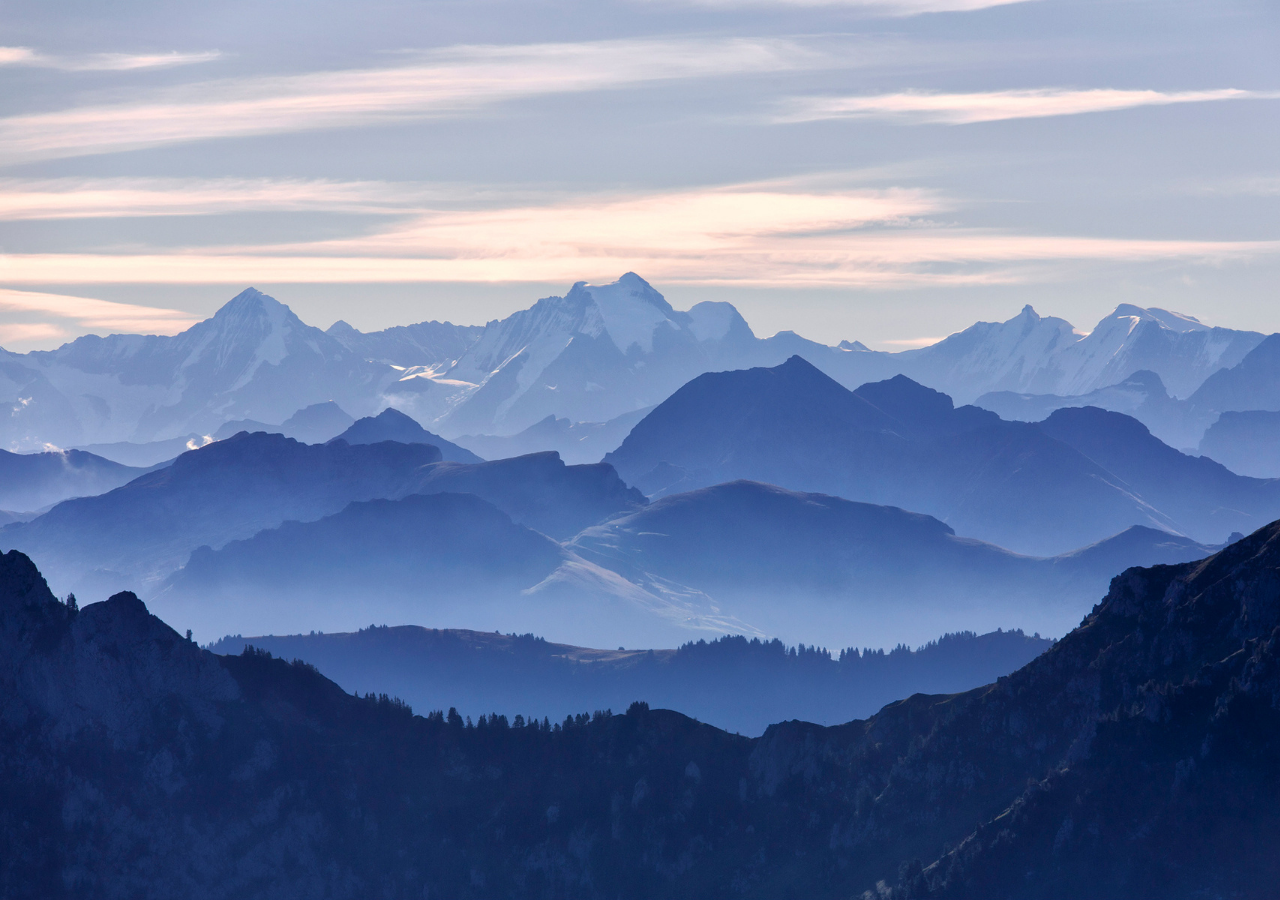
==== assets/index.html @ db14cb55 "Added loading page" ====
<!DOCTYPE html>
<html lang="en">
<head>
    <meta charset="UTF-8">
    <meta name="viewport" content="width=device-width, initial-scale=1.0">
    <meta http-equiv="X-UA-Compatible" content="ie=edge">
    <title>Tourist</title>
    <link href="https://fonts.googleapis.com/css?family=Open+Sans|Quicksand" rel="stylesheet">
    <link rel="stylesheet" href="./css/style.css">
</head>
<body>
    <header>
        <h2> <a href="#"> Tourist </a> </h2>
        <nav>
            <li><a href="#">Tours</a></li>
            <li><a href="#">About</a></li>
            <li><a href="#">Contact</a></li>
        </nav>
    </header>

    <section class="tourist">
        <div class="gennady" style="background-image: url(img/tourist2.jpg);"></div>
        <div class="tourist-content">
            <h1>Gennady Korotkevich</h1>
            <h3>World's Best Competitive Programmer</h3>
            <a href="#" class="btn">CodeJam Result</a>
        </div>
    </section>
</body>
</html>
---- assets/css/style.css ----
/* General Styles */

*{
    margin: 0;
    padding: 0;
    box-sizing: border-box;
}

html{
    font: normal 16px sans-serif;
    color: #555555;
}

nav{
    list-style: none;
}

a{
    text-decoration: none;
    opacity: 0.75;
    color: black;
}

a:hover{
    opacity: 1;
}

a.btn{
    border-radius: 4px;
    text-transform: uppercase;
    text-align: center;
    font-weight: bold;
    background-color: #3151b5;
    color: #fff;
    opacity: 1;
}

section{
    display: flex;
    flex-direction: column;
    align-items: center;
    padding: 100px;   
}

/* Header Styles */

header{
    position: absolute;
    width: 100%;
    display: flex;
    justify-content: space-between;
    align-items: center;
    padding: 35px 100px 0;
    animation: 1s fadein 0.5s forwards;
    opacity: 0;
    color: black;
}

@keyframes fadein{
    100%{
        opacity: 1;
    }
}

header h2{
    font-family: "Quicksand", sans-serif;
}

header nav{
    display: flex;
    margin-right: -15px;
}

header li{
    margin: 0 15px;
}

/* tourist Class */

.tourist{
    position: relative;
    text-align: center;
    justify-content: center;
    min-height: 100vh;
    color: black;
}

.gennady{
    position: absolute;
    top: 0;
    left: 0;
    width: 100%;
    height: 100%;
    background-size: cover;
    z-index: -1;
    background-color: #3083db;
}

.tourist h1{
    font: bold 60px "Open-sans", sans-serif;
    margin-bottom: 15px;
}

.tourist h3{
    font: normal 28px "Open-sans", sans-serif;
    margin-bottom: 40px;
}

.tourist a.btn{
    padding: 20px 46px;
}

.tourist-content{
    opacity: 0;
    margin-top: 100px;
    animation: 1s slidefade 1s forwards;
}

@keyframes slidefade{
    100%{
        opacity: 1;
        margin: 0;
    }
}
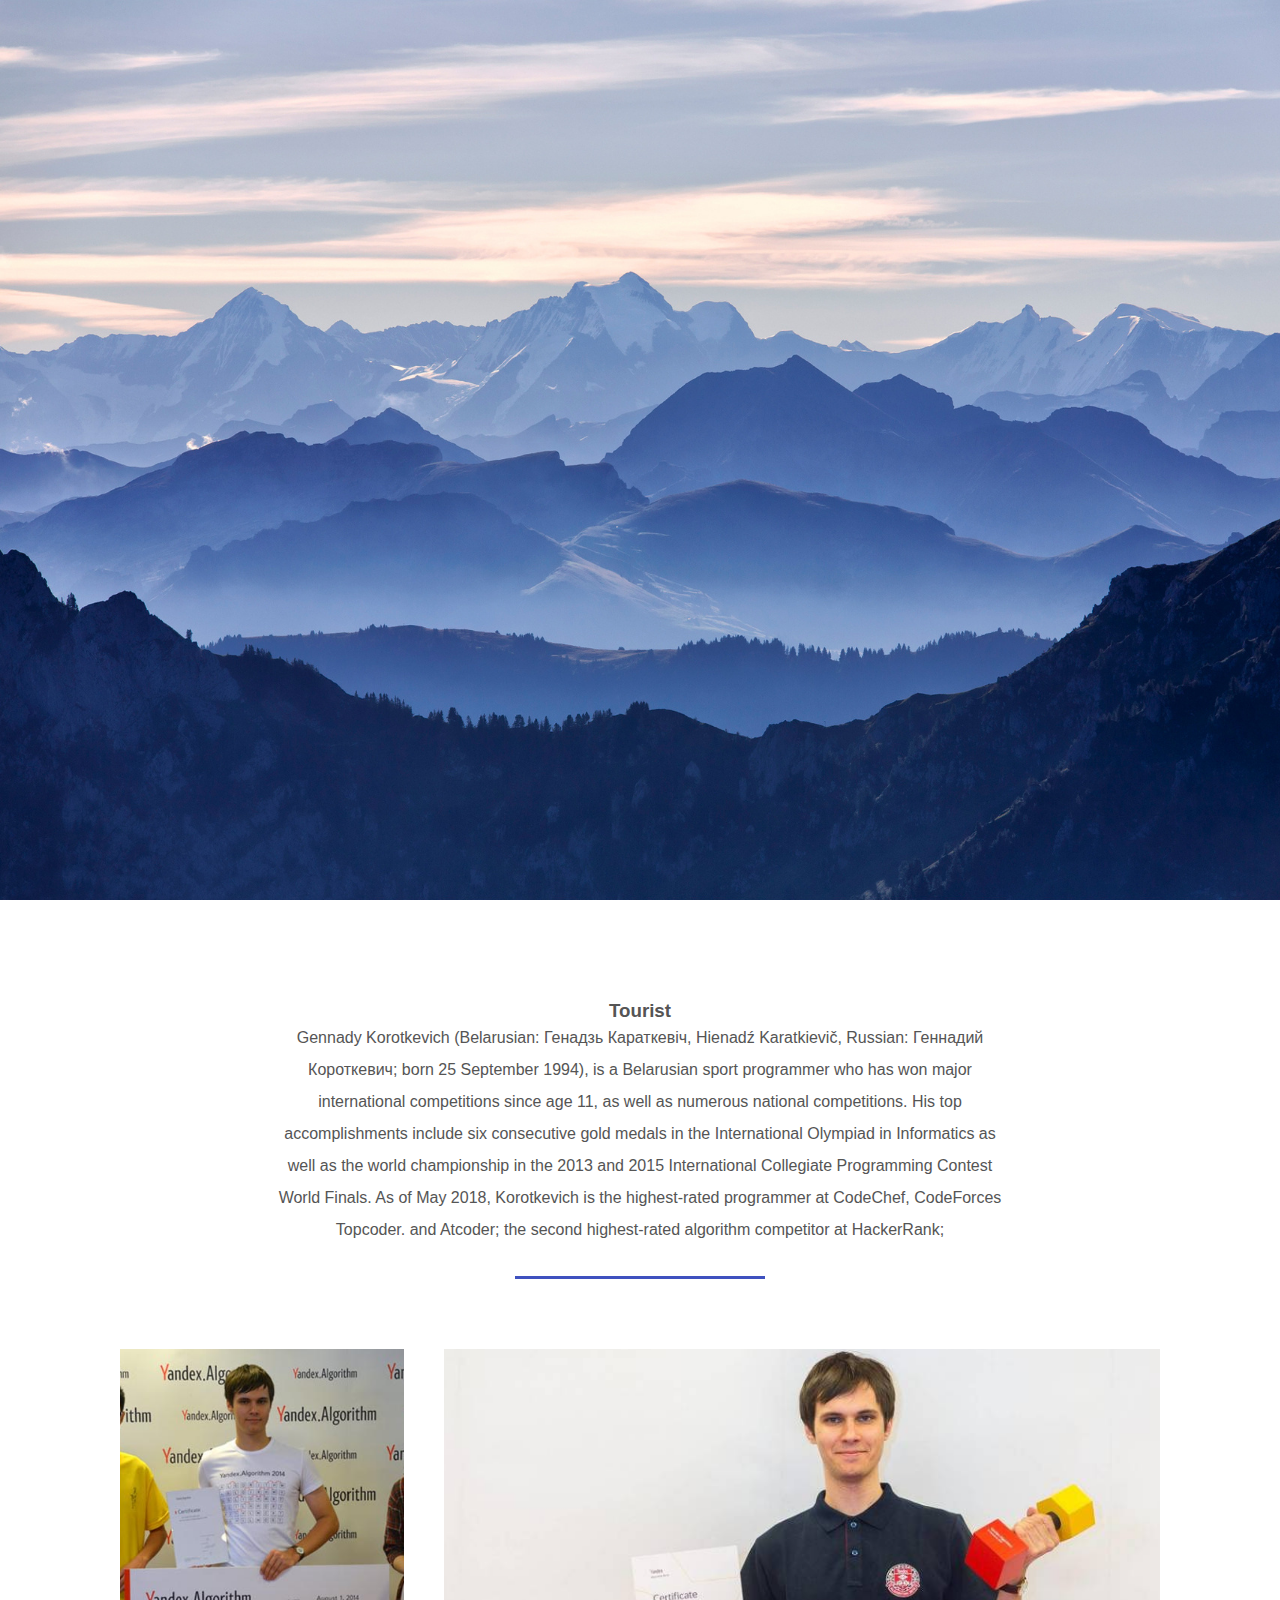
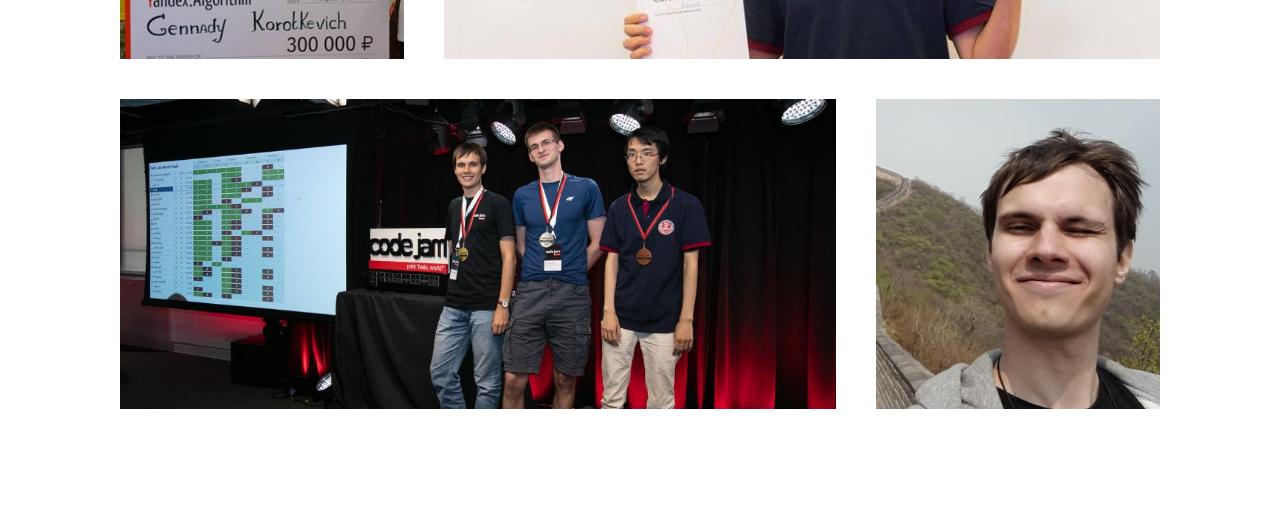
==== commit 6b5e711f: "Merge pull request #2 from EUNIX-TRIX/Tourist" ====
--- a/assets/index.html
+++ b/assets/index.html
@@ -26,5 +26,23 @@
             <a href="#" class="btn">CodeJam Result</a>
         </div>
     </section>
+
+    <section class="gena">
+        <h3 class="title">Tourist</h3>
+        <p>
+            Gennady Korotkevich (Belarusian: Генадзь Караткевіч, Hienadź Karatkievič, Russian: Геннадий Короткевич; born 25 September 1994), 
+            is a Belarusian sport programmer who has won major international competitions since age 11, as well as numerous national competitions. 
+            His top accomplishments include six consecutive gold medals in the International Olympiad in Informatics as well as the world 
+            championship in the 2013 and 2015 International Collegiate Programming Contest World Finals. As of May 2018, Korotkevich is 
+            the highest-rated programmer at CodeChef, CodeForces Topcoder. and Atcoder; the second highest-rated algorithm competitor at HackerRank;
+        </p>
+        <hr>
+        <ul class="grid">
+            <li class="small" style="background-image: url(img/gena.jpg);"></li>
+            <li class="large" style="background-image: url(img/gena5.jpg);"></li>
+            <li class="large" style="background-image: url(img/gennady4.jpg);"></li>
+            <li class="small" style="background-image: url(img/gennady2.jpg);"></li>
+        </ul>
+    </section>
 </body>
 </html>--- a/assets/css/style.css
+++ b/assets/css/style.css
@@ -11,7 +11,7 @@
     color: #555555;
 }
 
-nav{
+ul,nav{
     list-style: none;
 }
 
@@ -35,11 +35,41 @@
     opacity: 1;
 }
 
+.grid{
+    width: 100%;
+    display: flex;
+    justify-content: center;
+    flex-wrap: wrap;
+}
+
+hr{
+    width: 250px;
+    height: 3px;
+    background-color: #3f51bf;
+    border: 0;
+    margin-bottom: 50px;
+}
+
 section{
     display: flex;
     flex-direction: column;
     align-items: center;
     padding: 100px;   
+}
+
+section h3 .title{
+    text-transform: capitalize;
+    font: bold 20px "Open-sans", sans-serif;
+    margin-bottom: 30px;
+    text-align: center;
+}
+
+section p{
+    max-width: 775px;
+    line-height: 2;
+    padding: 0 20px;
+    margin-bottom: 30px;
+    text-align: center;
 }
 
 /* Header Styles */
@@ -85,7 +115,7 @@
     color: black;
 }
 
-.gennady{
+.tourist .gennady{
     position: absolute;
     top: 0;
     left: 0;
@@ -123,7 +153,20 @@
     }
 }
 
+/* gena class */
 
+.gena .grid li{
+    height: 350px;
+    padding: 20px;
+    background-clip: content-box;
+    background-size: cover;
+    background-position: center;
+}
 
+.gena .grid li.small{
+    flex-basis: 30%;
+}
 
-
+.gena .grid li.large{
+    flex-basis: 70%;
+}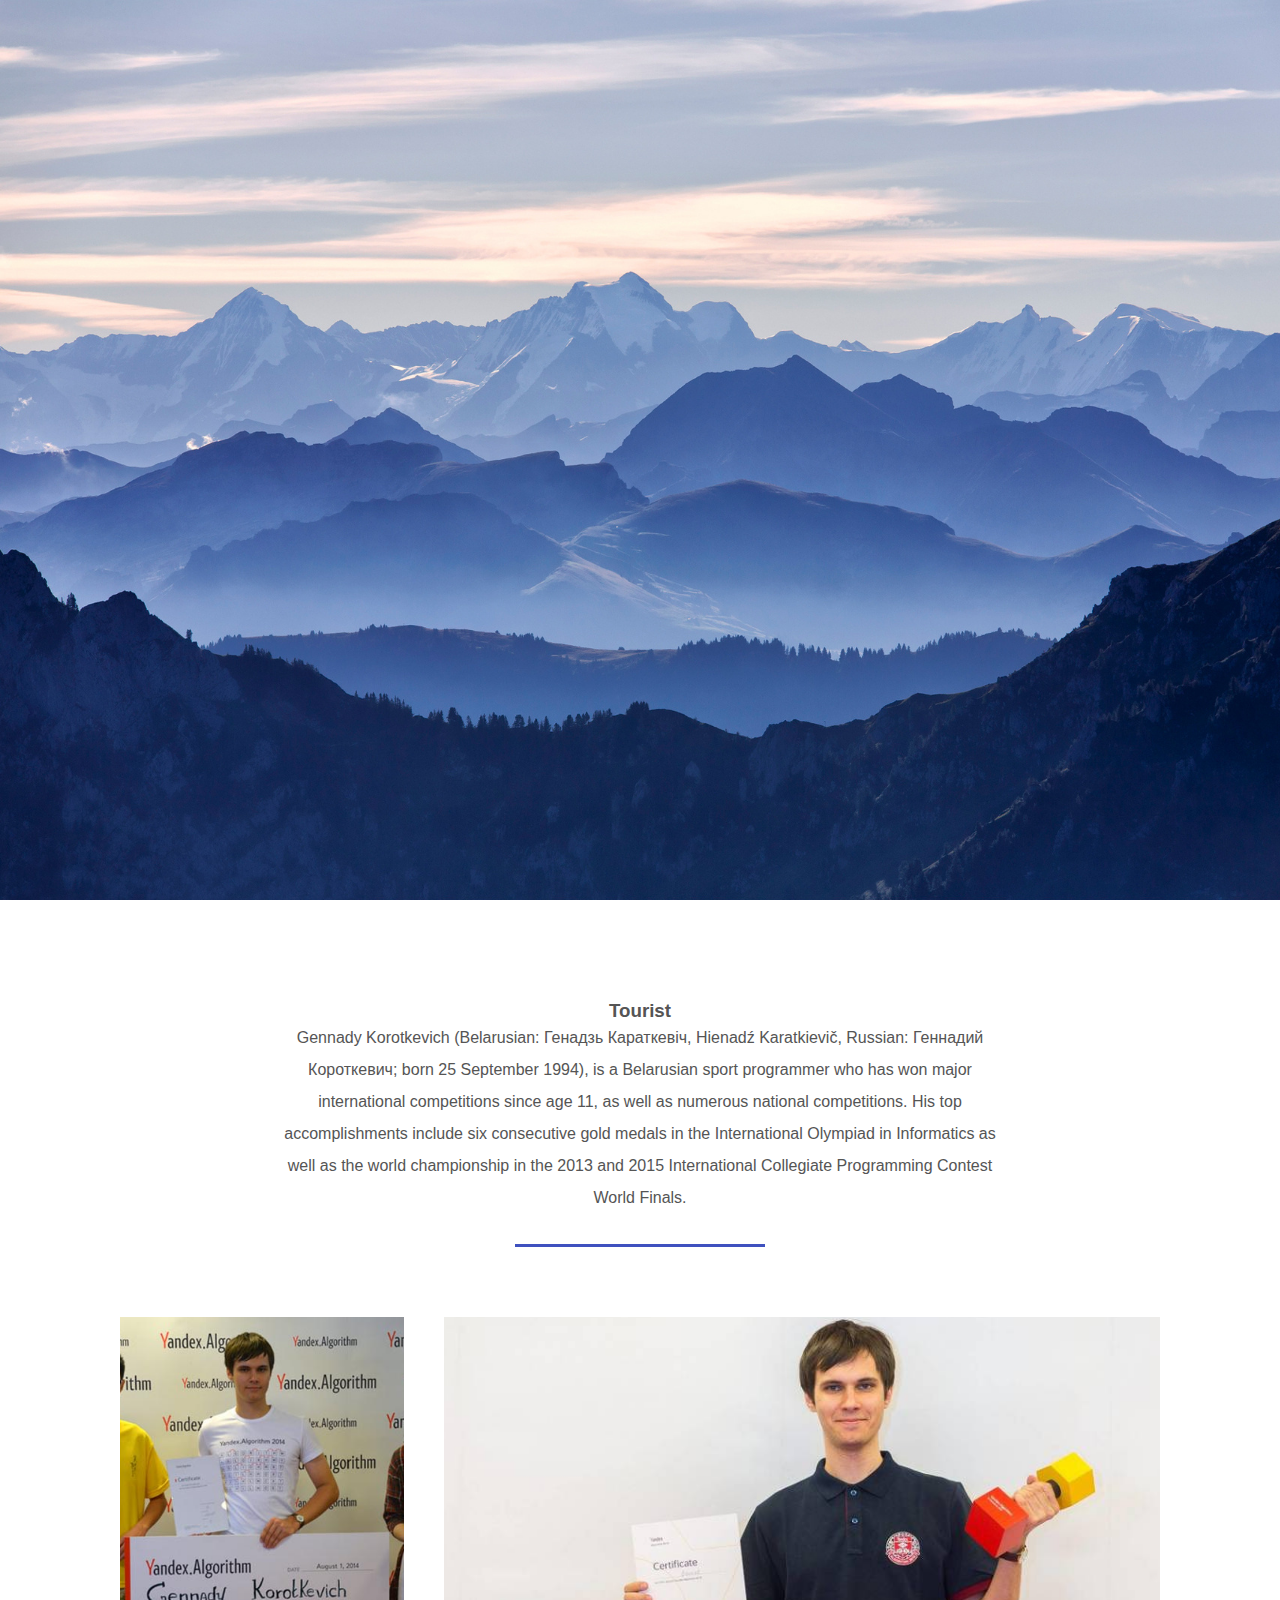
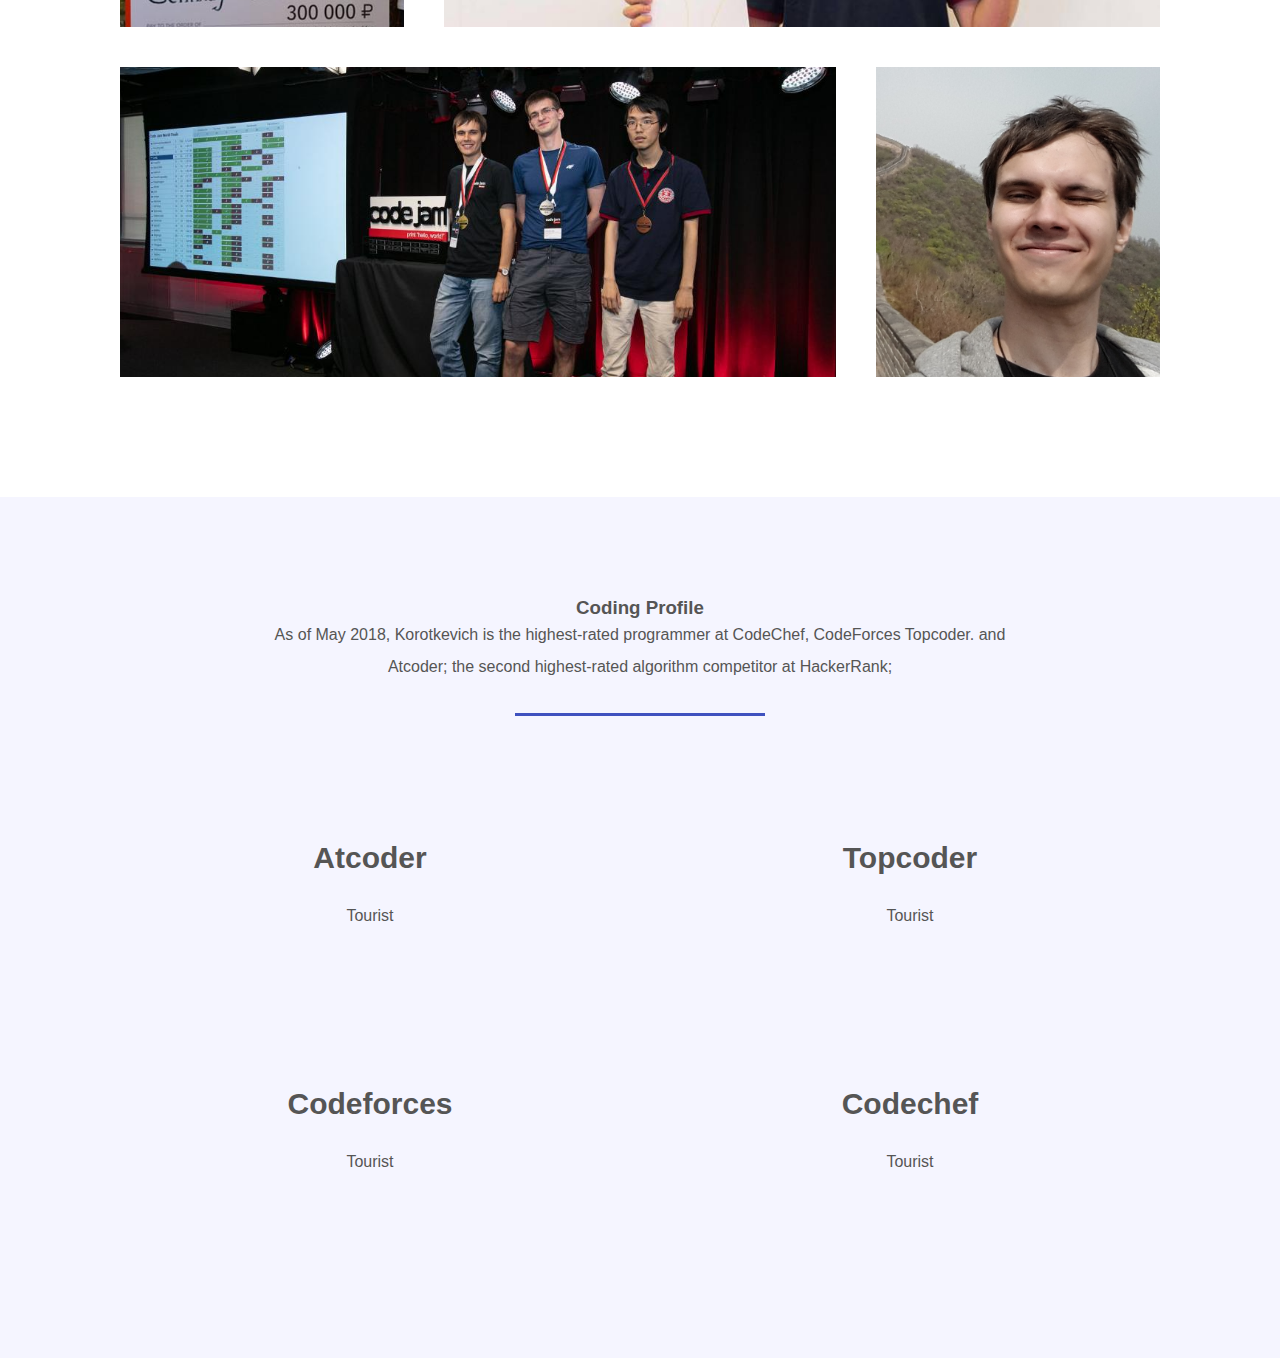
==== commit 3903c087: "Tourist coding profile" ====
--- a/assets/index.html
+++ b/assets/index.html
@@ -6,6 +6,7 @@
     <meta http-equiv="X-UA-Compatible" content="ie=edge">
     <title>Tourist</title>
     <link href="https://fonts.googleapis.com/css?family=Open+Sans|Quicksand" rel="stylesheet">
+    <link rel="stylesheet" href="https://use.fontawesome.com/releases/v5.3.1/css/all.css" integrity="sha384-mzrmE5qonljUremFsqc01SB46JvROS7bZs3IO2EmfFsd15uHvIt+Y8vEf7N7fWAU" crossorigin="anonymous">
     <link rel="stylesheet" href="./css/style.css">
 </head>
 <body>
@@ -33,8 +34,7 @@
             Gennady Korotkevich (Belarusian: Генадзь Караткевіч, Hienadź Karatkievič, Russian: Геннадий Короткевич; born 25 September 1994), 
             is a Belarusian sport programmer who has won major international competitions since age 11, as well as numerous national competitions. 
             His top accomplishments include six consecutive gold medals in the International Olympiad in Informatics as well as the world 
-            championship in the 2013 and 2015 International Collegiate Programming Contest World Finals. As of May 2018, Korotkevich is 
-            the highest-rated programmer at CodeChef, CodeForces Topcoder. and Atcoder; the second highest-rated algorithm competitor at HackerRank;
+            championship in the 2013 and 2015 International Collegiate Programming Contest World Finals. 
         </p>
         <hr>
         <ul class="grid">
@@ -44,5 +44,36 @@
             <li class="small" style="background-image: url(img/gennady2.jpg);"></li>
         </ul>
     </section>
+
+    <section class="Coding-Profile">
+        <h3 class="title">Coding Profile</h3>
+        <p>
+            As of May 2018, Korotkevich is the highest-rated programmer at CodeChef, CodeForces Topcoder. and Atcoder; 
+            the second highest-rated algorithm competitor at HackerRank;
+        </p>
+        <hr>
+        <ul class="grid">
+            <li>
+                <i class="fab fa-autoprefixer fa-3x"></i>
+                <h4>Atcoder</h4>
+                <p>Tourist</p>
+            </li>
+            <li>
+                <i class="fas fa-code fa-3x"></i>
+                <h4>Topcoder</h4>
+                <p>Tourist </p>
+            </li>
+            <li>
+                <i class="fab fa-cuttlefish fa-3x"></i>
+                <h4>Codeforces</h4>
+                <p>Tourist </p>
+            </li>
+            <li>
+                <i class="fab fa-creative-commons fa-3x"></i>
+                <h4>Codechef</h4>
+                <p>Tourist </p>
+            </li>
+        </ul>
+    </section>
 </body>
 </html>--- a/assets/css/style.css
+++ b/assets/css/style.css
@@ -48,6 +48,10 @@
     background-color: #3f51bf;
     border: 0;
     margin-bottom: 50px;
+}
+
+section:not(.tourist):nth-child(even){
+    background-color: #f5f5ff;
 }
 
 section{
@@ -105,7 +109,7 @@
     margin: 0 15px;
 }
 
-/* tourist Class */
+/* tourist section */
 
 .tourist{
     position: relative;
@@ -153,7 +157,7 @@
     }
 }
 
-/* gena class */
+/* gena section */
 
 .gena .grid li{
     height: 350px;
@@ -169,4 +173,21 @@
 
 .gena .grid li.large{
     flex-basis: 70%;
+}
+
+/* Coding-Profile section */
+
+.Coding-Profile .grid li{
+    padding: 50px;
+    flex-basis: 50%;
+    text-align: center;
+}
+
+.Coding-Profile .grid li i{
+    color: #8c9eff;
+}
+
+.Coding-Profile .grid li h4{
+    font-size: 30px;
+    margin: 25px 0;
 }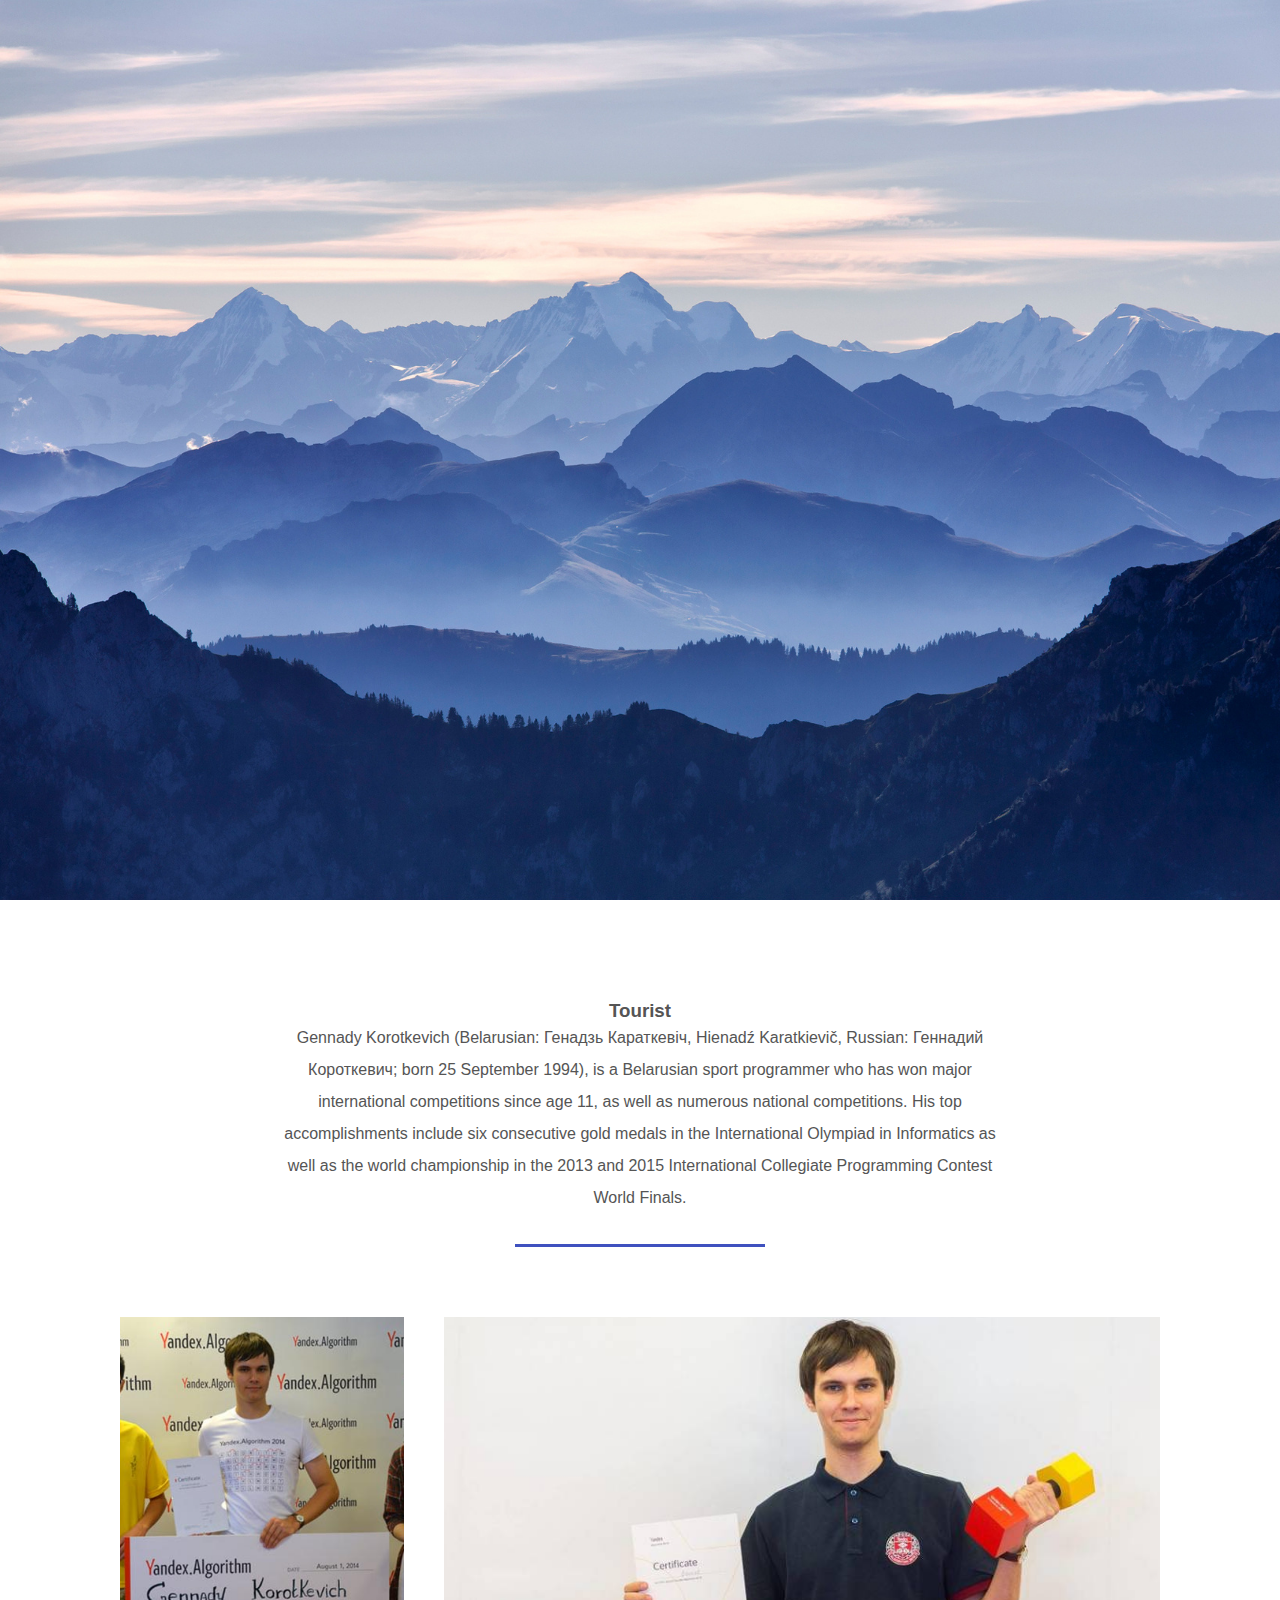
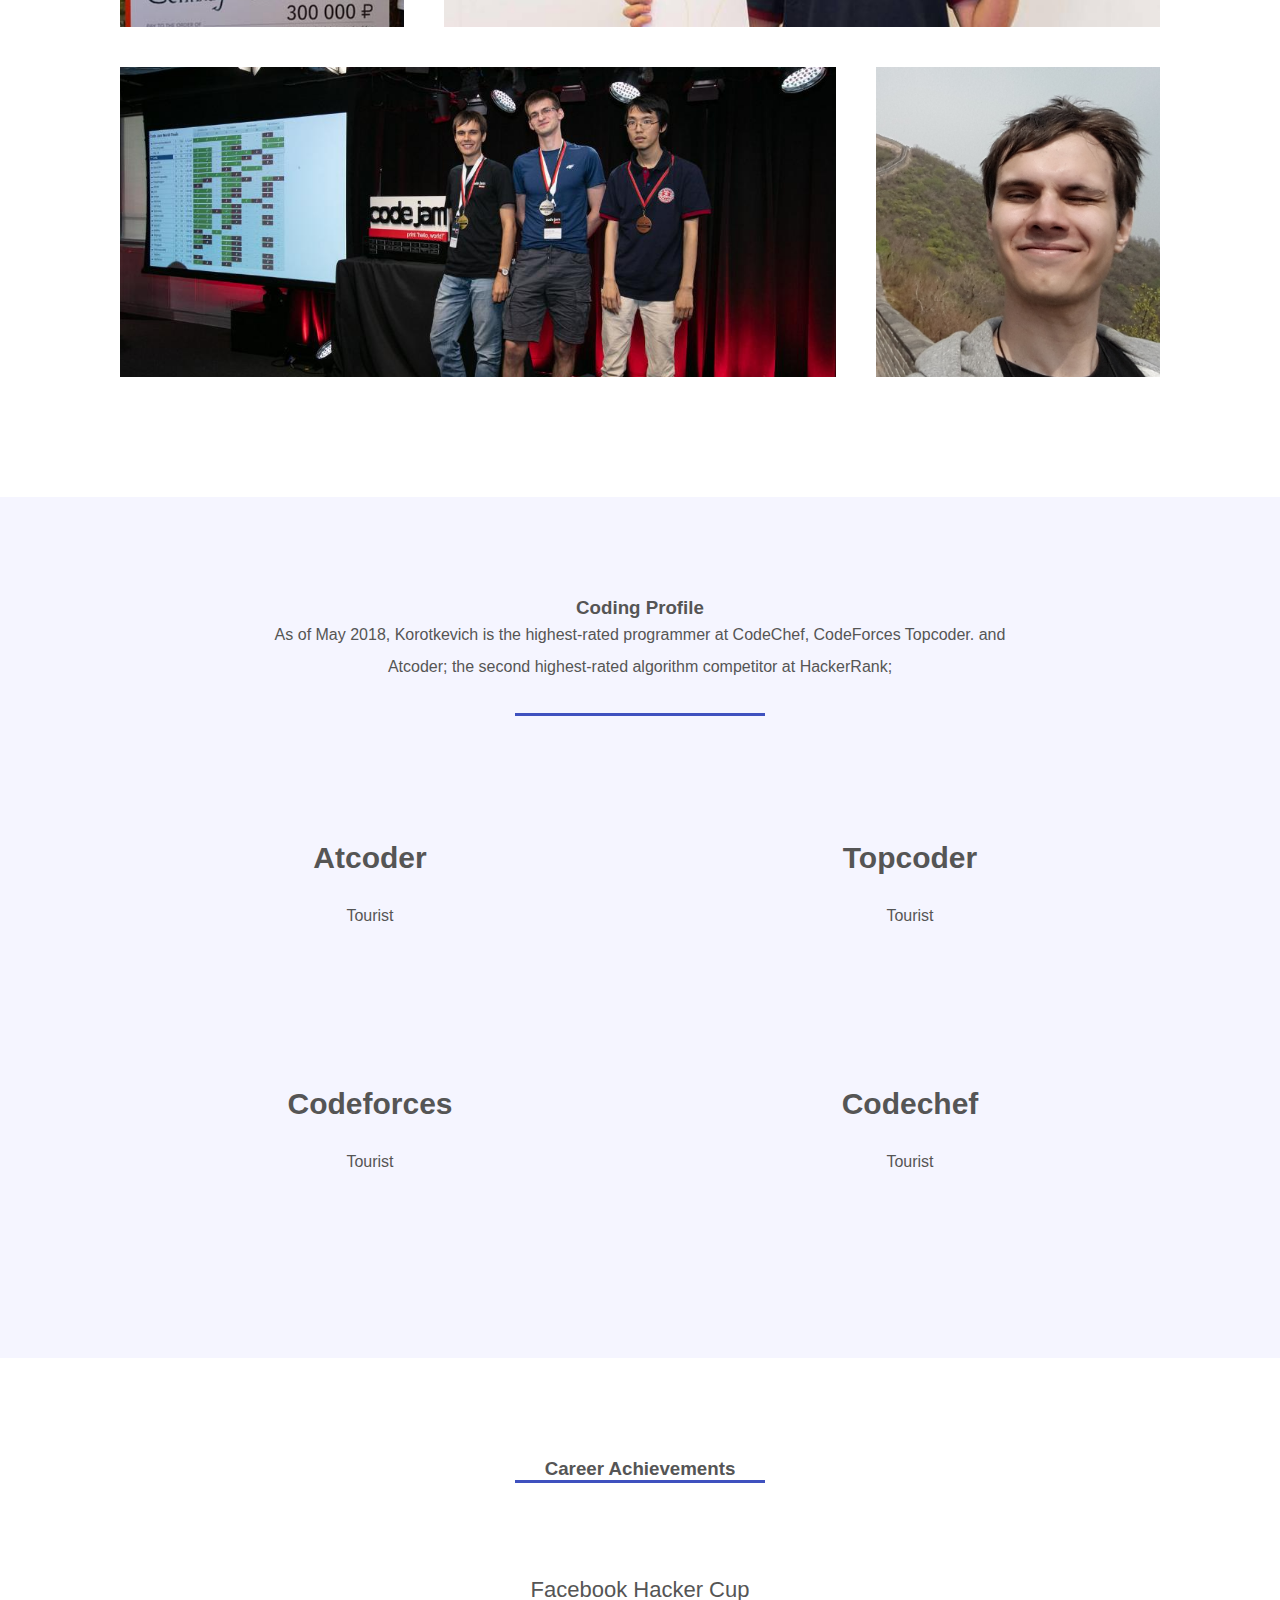
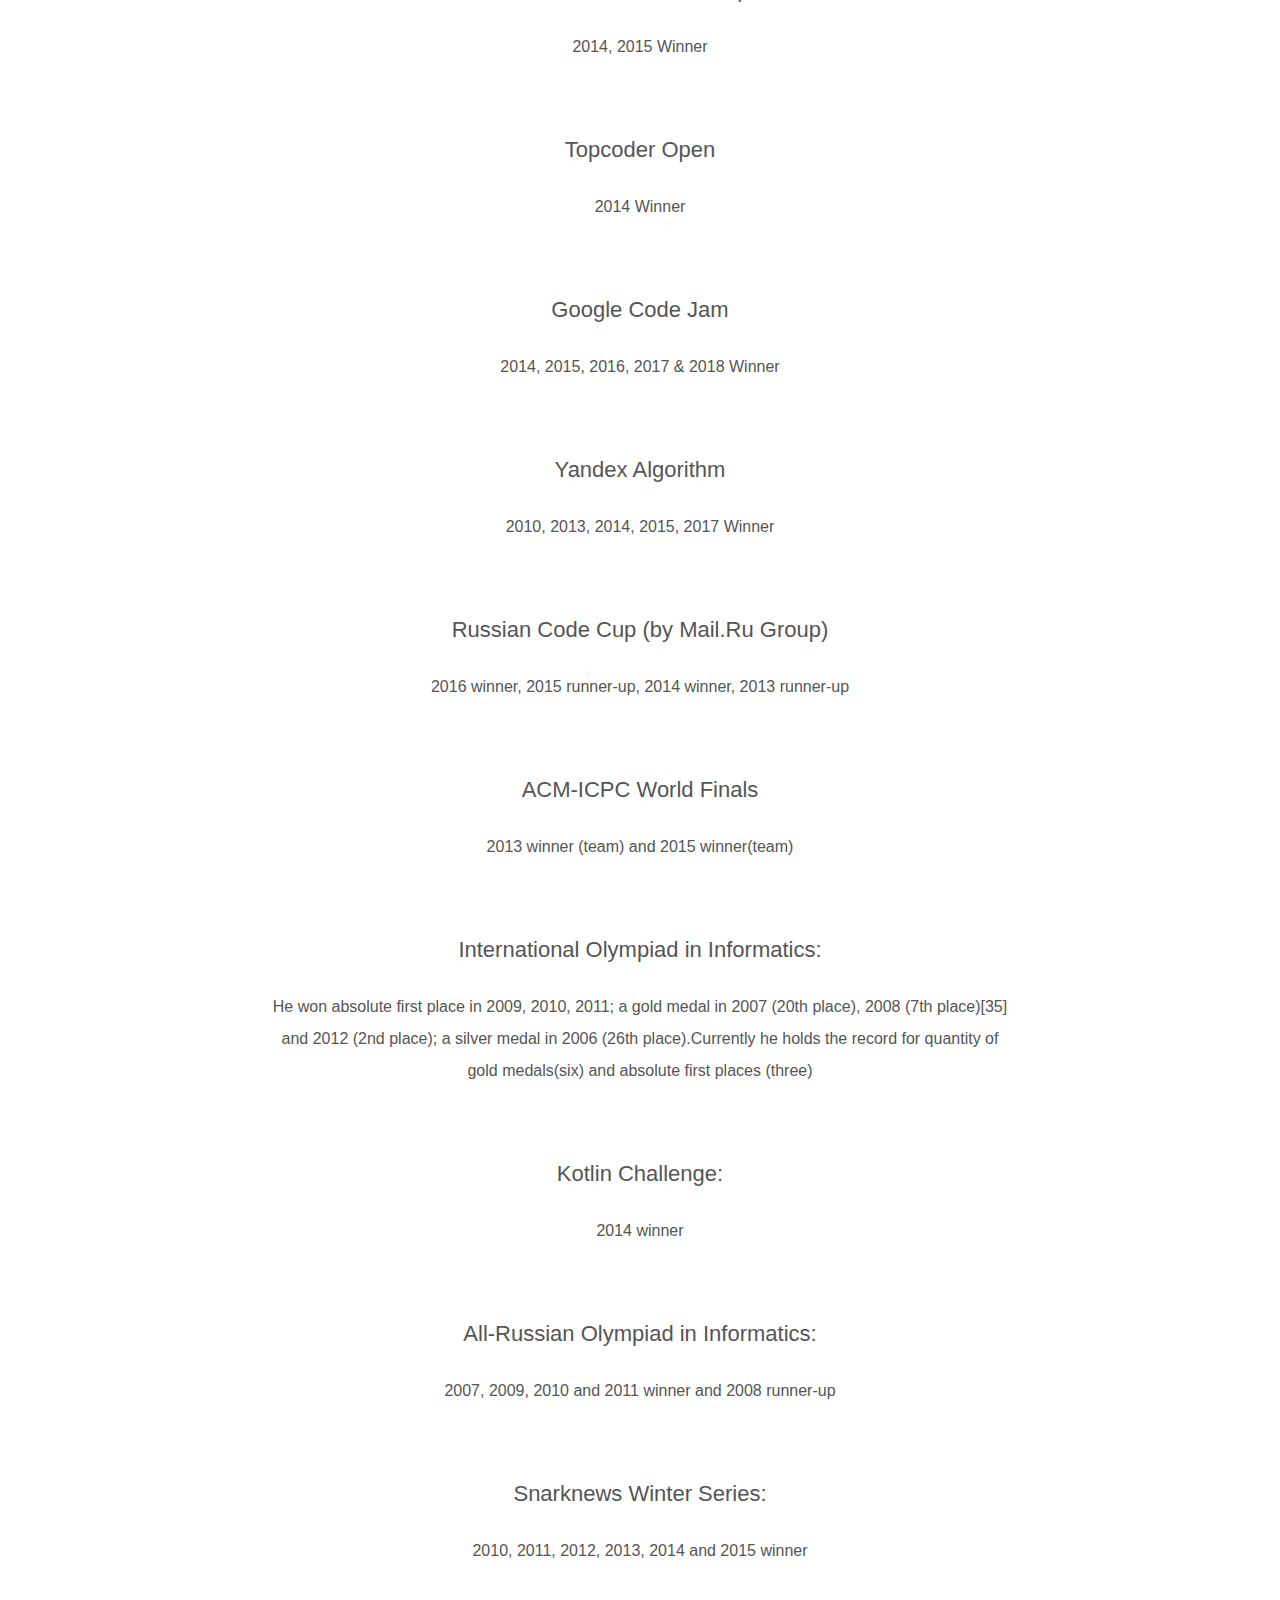
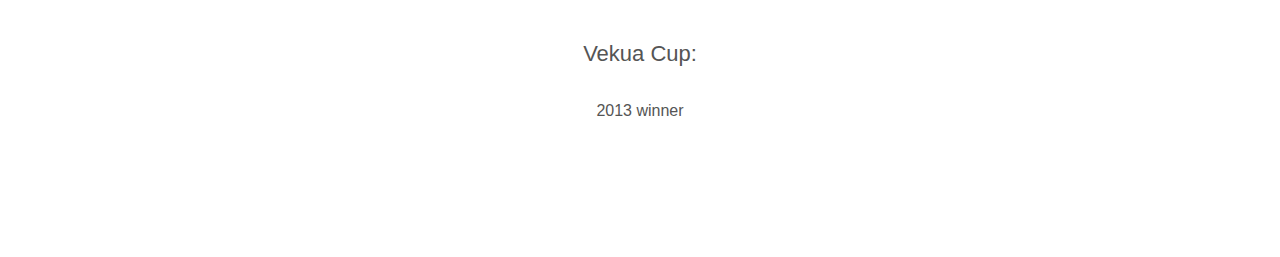
==== commit 06d4bf2a: "Tourist's career achievements added" ====
--- a/assets/index.html
+++ b/assets/index.html
@@ -75,5 +75,35 @@
             </li>
         </ul>
     </section>
+
+    <section class="career">
+        <h3 class="title">Career Achievements</h3>
+        <hr>
+        <p class="comp">Facebook Hacker Cup</p>
+        <p class="prize">2014, 2015 Winner</p>
+        <p class="comp">Topcoder Open</p>
+        <p class="prize">2014 Winner</p>
+        <p class="comp">Google Code Jam</p>
+        <p class="prize">2014, 2015, 2016, 2017 & 2018 Winner</p>
+        <p class="comp">Yandex Algorithm</p>
+        <p class="prize">2010, 2013, 2014, 2015, 2017 Winner</p>
+        <p class="comp">Russian Code Cup (by Mail.Ru Group)</p>
+        <p class="prize">2016 winner, 2015 runner-up, 2014 winner, 2013 runner-up</p>
+        <p class="comp">ACM-ICPC World Finals</p>
+        <p class="prize"> 2013 winner (team) and 2015 winner(team)</p>
+        <p class="comp">International Olympiad in Informatics:</p>
+        <p class="prize"> 
+            He won absolute first place in 2009, 2010, 2011; a gold medal in 2007 (20th place), 2008 (7th place)[35] and 2012 (2nd place);
+            a silver medal in 2006 (26th place).Currently he holds the record for quantity of gold medals(six) and absolute first places (three)
+        </p>
+        <p class="comp">Kotlin Challenge:</p>
+        <p class="prize">2014 winner</p>
+        <p class="comp">All-Russian Olympiad in Informatics:</p>
+        <p class="prize">2007, 2009, 2010 and 2011 winner and 2008 runner-up</p>
+        <p class="comp">Snarknews Winter Series:</p>
+        <p class="prize">2010, 2011, 2012, 2013, 2014 and 2015 winner</p>
+        <p class="comp">Vekua Cup:</p>
+        <p class="prize"> 2013 winner</p>
+    </section>
 </body>
 </html>--- a/assets/css/style.css
+++ b/assets/css/style.css
@@ -190,4 +190,13 @@
 .Coding-Profile .grid li h4{
     font-size: 30px;
     margin: 25px 0;
+}
+
+/* career section */
+
+.career .comp{
+    font-size: 22px;
+    font-weight: 300;
+    line-height: 1.5;
+    margin: 40px 0 25px;
 }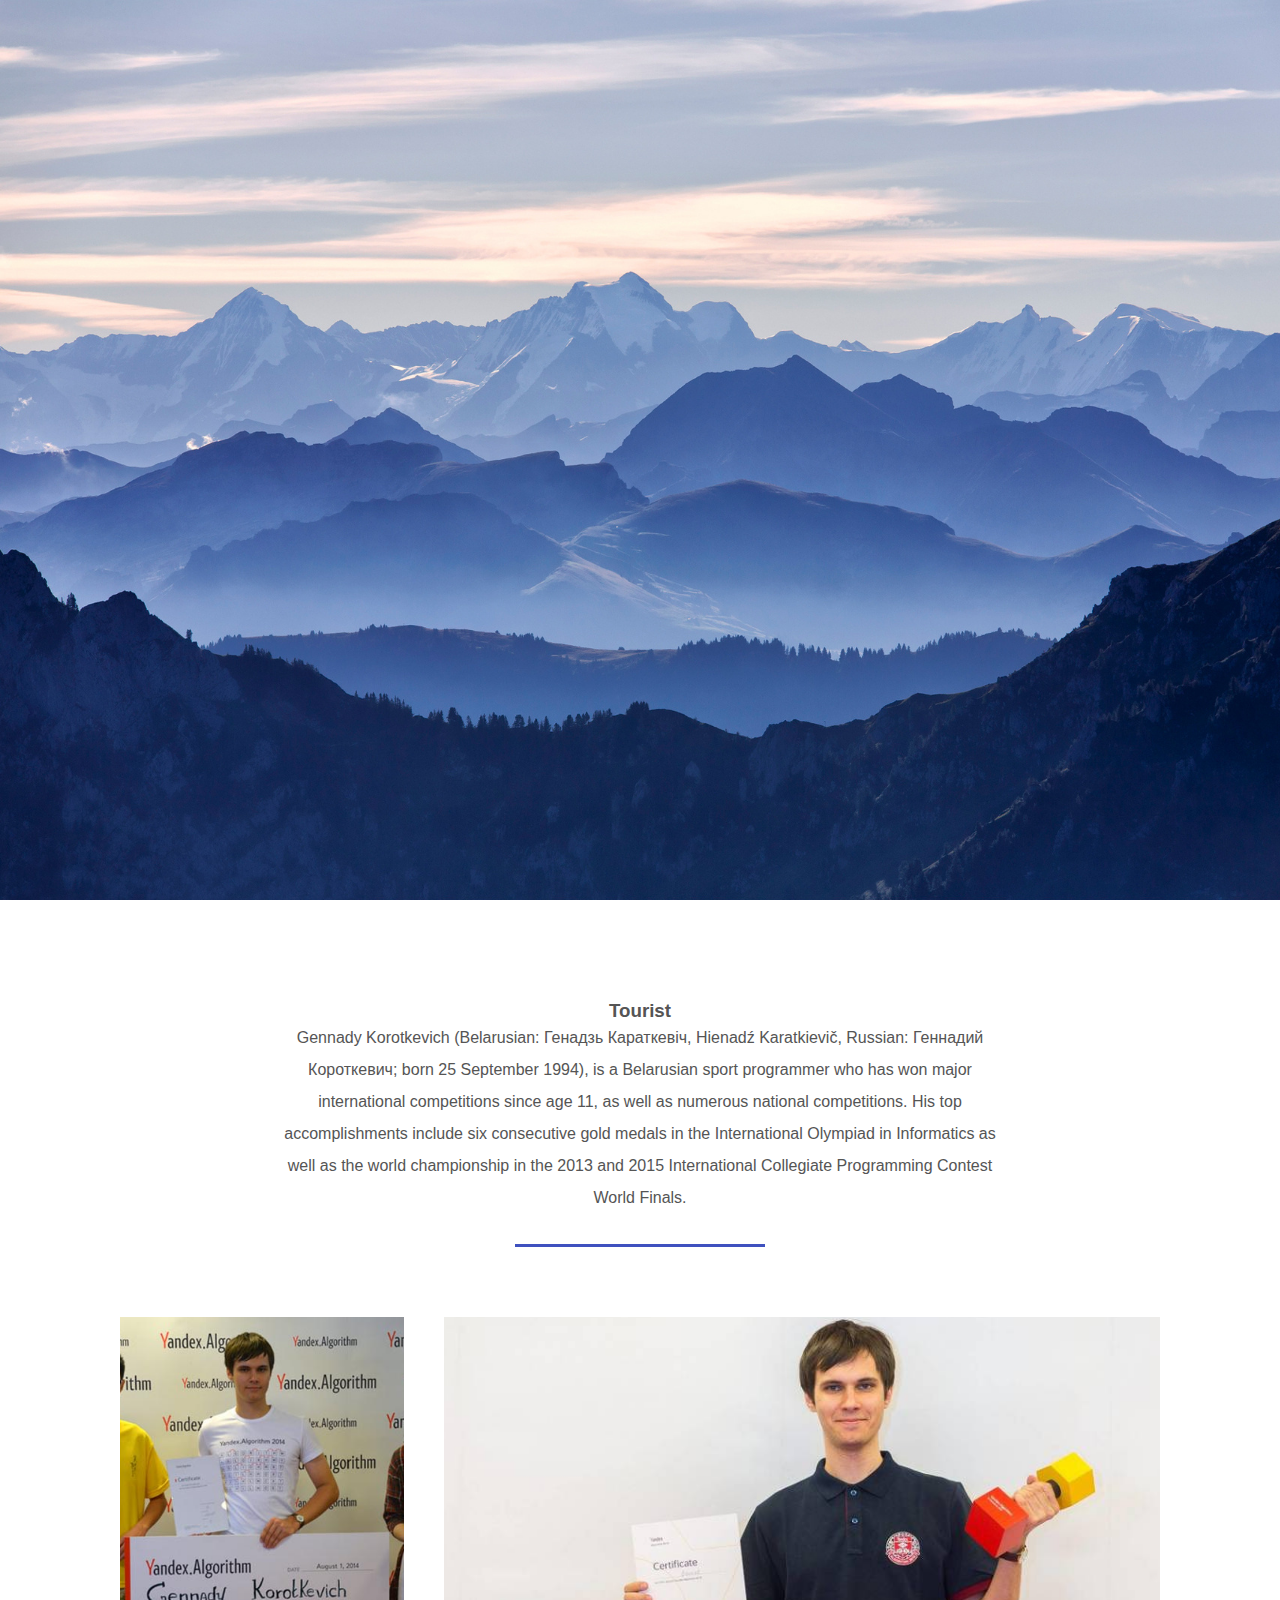
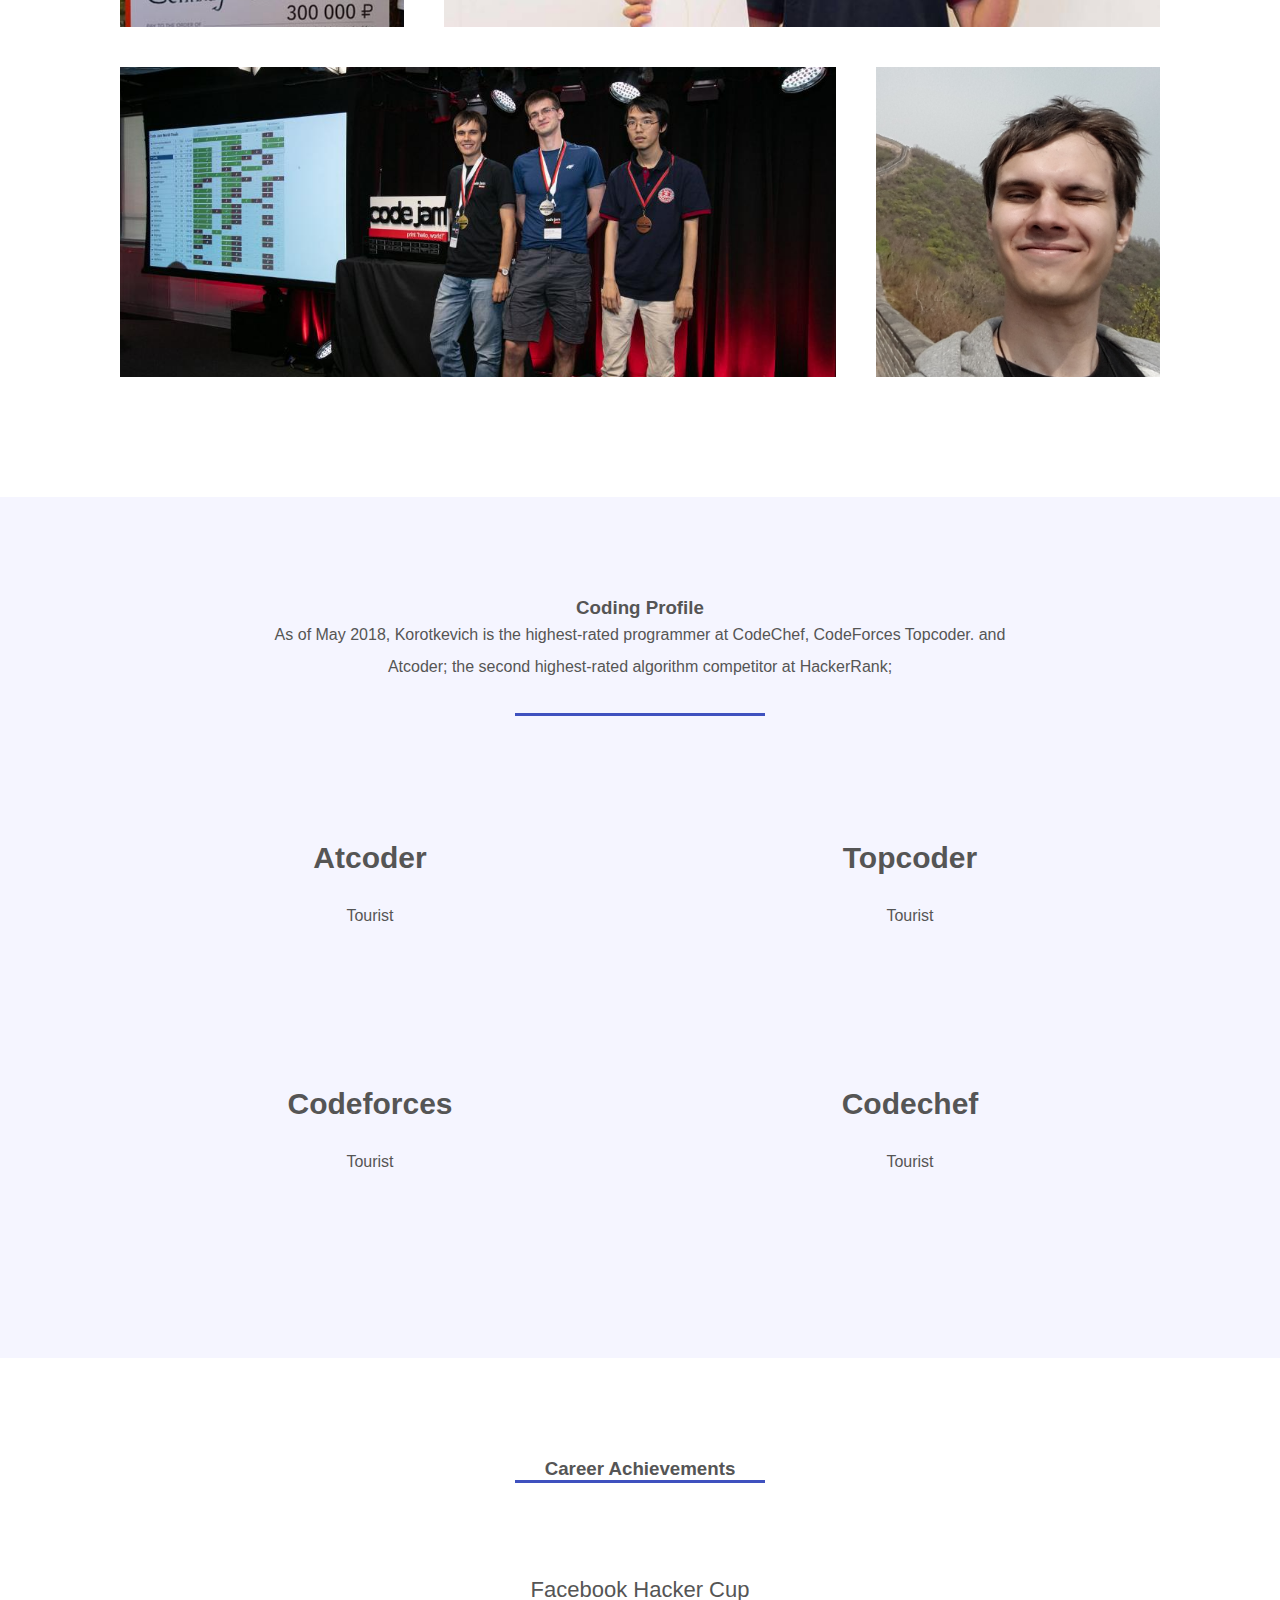
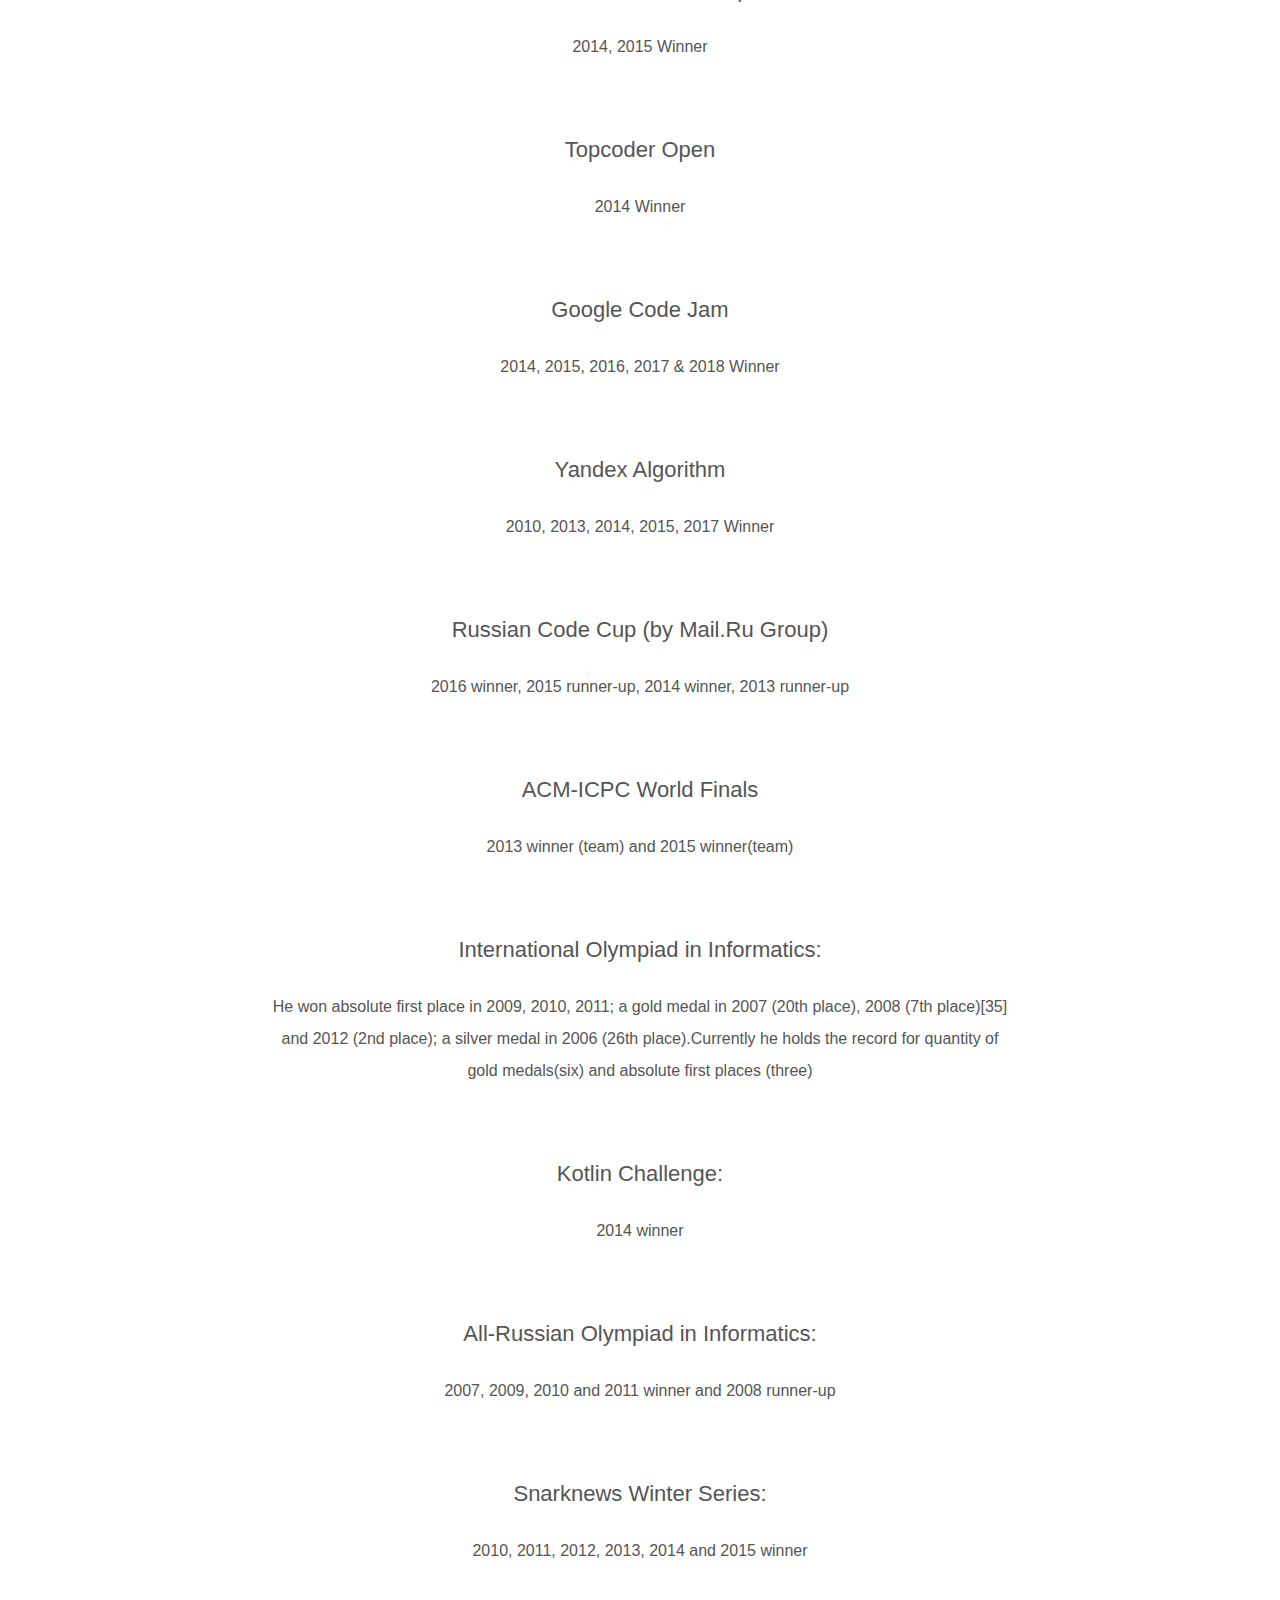
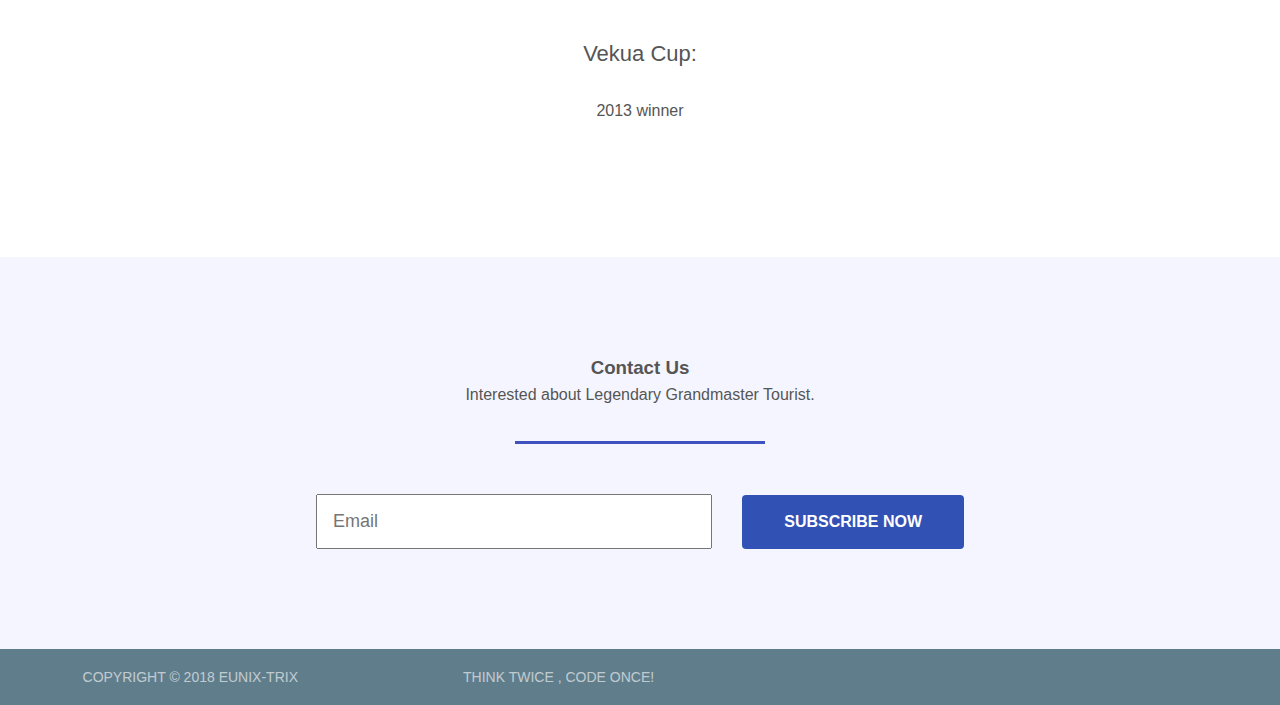
==== commit c50575a1: "Merge pull request #8 from EUNIX-TRIX/Tourist" ====
--- a/assets/index.html
+++ b/assets/index.html
@@ -13,8 +13,8 @@
     <header>
         <h2> <a href="#"> Tourist </a> </h2>
         <nav>
-            <li><a href="#">Tours</a></li>
-            <li><a href="#">About</a></li>
+            <li><a href="#">Coding Profile</a></li>
+            <li><a href="#">Achievements</a></li>
             <li><a href="#">Contact</a></li>
         </nav>
     </header>
@@ -24,7 +24,7 @@
         <div class="tourist-content">
             <h1>Gennady Korotkevich</h1>
             <h3>World's Best Competitive Programmer</h3>
-            <a href="#" class="btn">CodeJam Result</a>
+            <a href="#"><i class="fab fa-github-square fa-2x"></i><h4> Star us on Github</h4></a>
         </div>
     </section>
 
@@ -105,5 +105,27 @@
         <p class="comp">Vekua Cup:</p>
         <p class="prize"> 2013 winner</p>
     </section>
+
+    <section class="contact">
+        <h3 class="title">Contact Us</h3>
+        <p>Interested about Legendary Grandmaster Tourist.</p>
+        <hr>
+        <form>
+            <input type="email" placeholder="Email">
+            <a href="#" class="btn">Subscribe now</a>
+        </form>
+    </section>
+
+    <footer>
+        <p>Copyright &copy; 2018 EUNIX-TRIX</p>
+        <p>Think twice , code once!</p>
+        <p>
+            <ul>
+                <li><a href="#"><i class="fab fa-twitter-square fa-2x"></i></a></li>
+                <li><a href="#"><i class="fab fa-facebook-square fa-2x"></i></a></li>
+                <li><a href="#"><i class="fab fa-snapchat-square fa-2x"></i></a></li>
+            </ul>
+        </p>
+    </footer>
 </body>
 </html>--- a/assets/css/style.css
+++ b/assets/css/style.css
@@ -199,4 +199,52 @@
     font-weight: 300;
     line-height: 1.5;
     margin: 40px 0 25px;
+}
+
+/* contact section */
+
+.contact form{
+    display: flex;
+    align-items: center;
+    justify-content: center;
+    width: 60%;
+    flex-wrap: wrap;
+}
+
+.contact form .btn{
+    padding: 18px 42px;
+}
+
+.contact form input{
+    padding: 15px;
+    margin-right: 30px;
+    font-size: 18px;
+    color: #555;
+    flex: 1;
+}
+
+/* footer section */
+
+footer{
+    display: flex;
+    align-items: center;
+    justify-content: space-around;
+    background-color: #607d8b;
+    color: #fff;
+    padding: 20px 0;
+}
+
+footer ul{
+    display: flex;
+}
+
+footer ul li{
+    margin-left: 16px;
+}
+
+footer p{
+    text-transform: uppercase;
+    font-size: 14px;
+    opacity: 0.6;
+    align-self: center;
 }